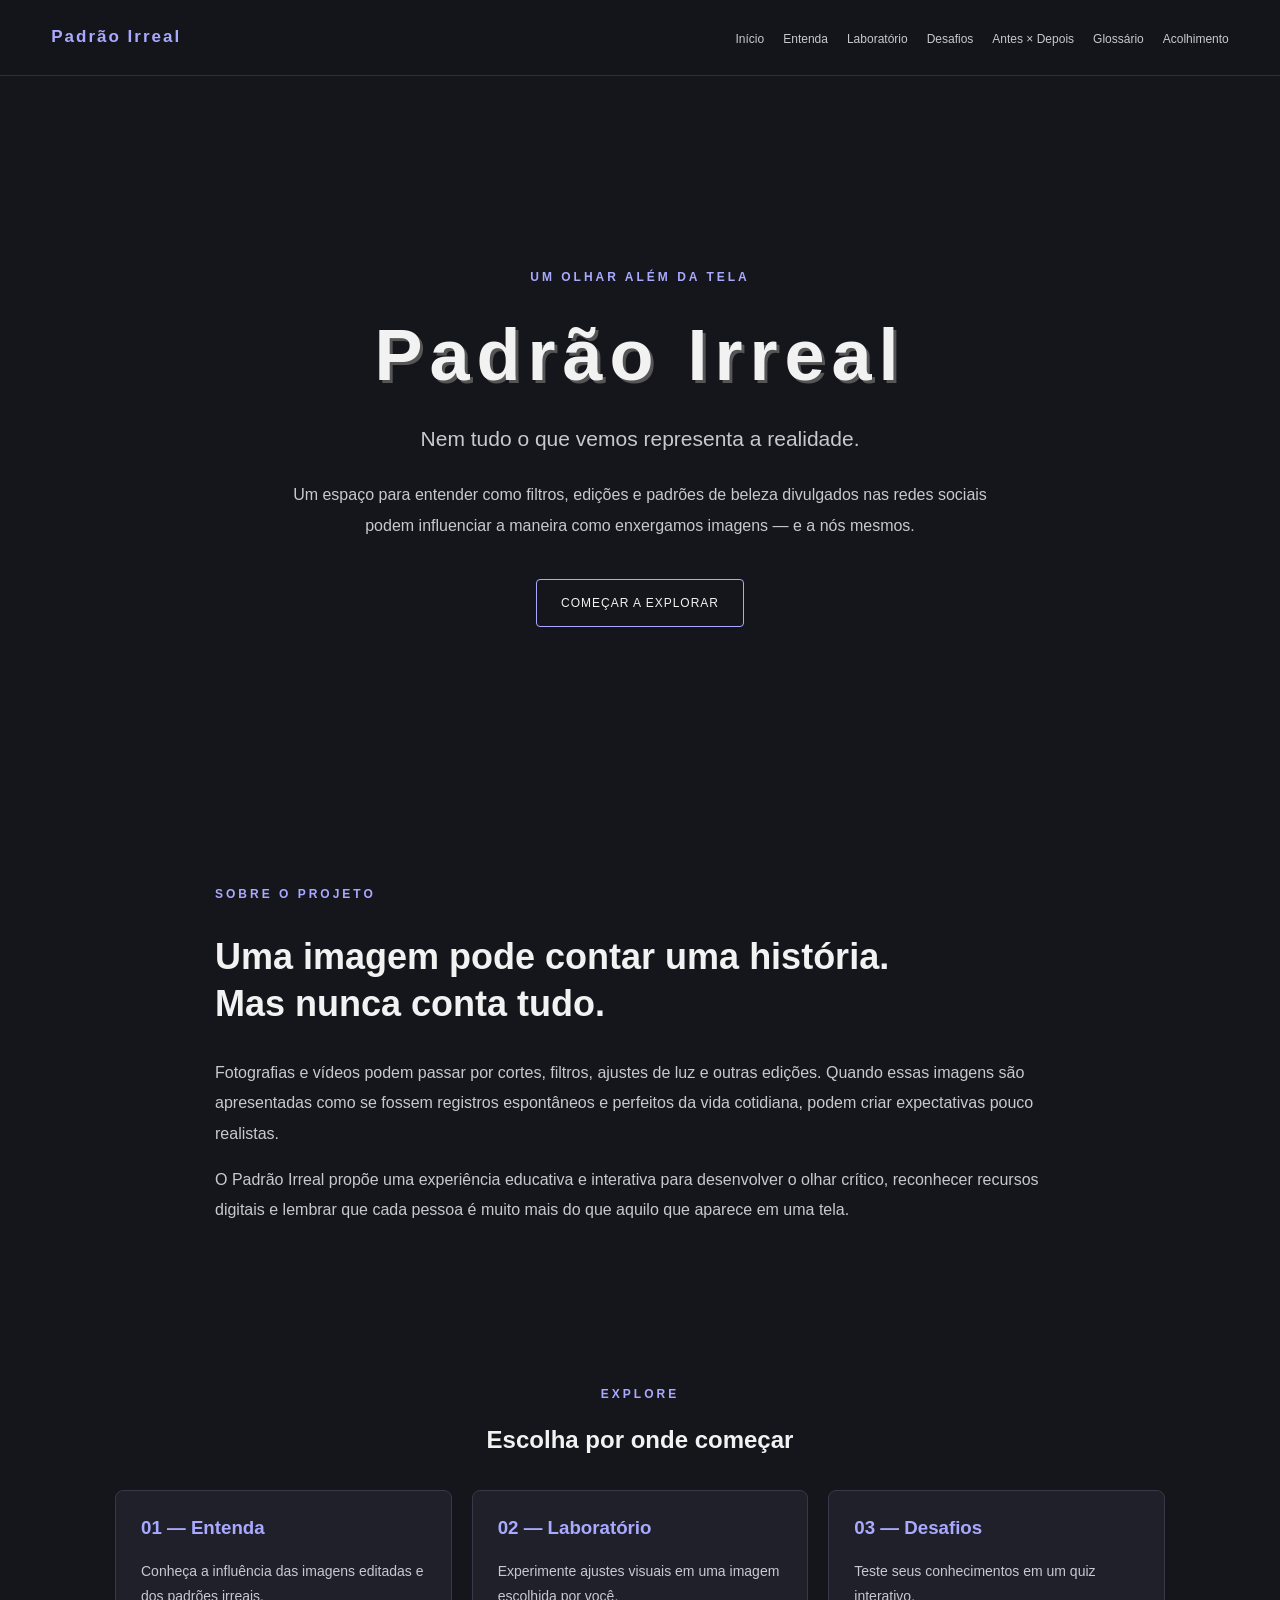
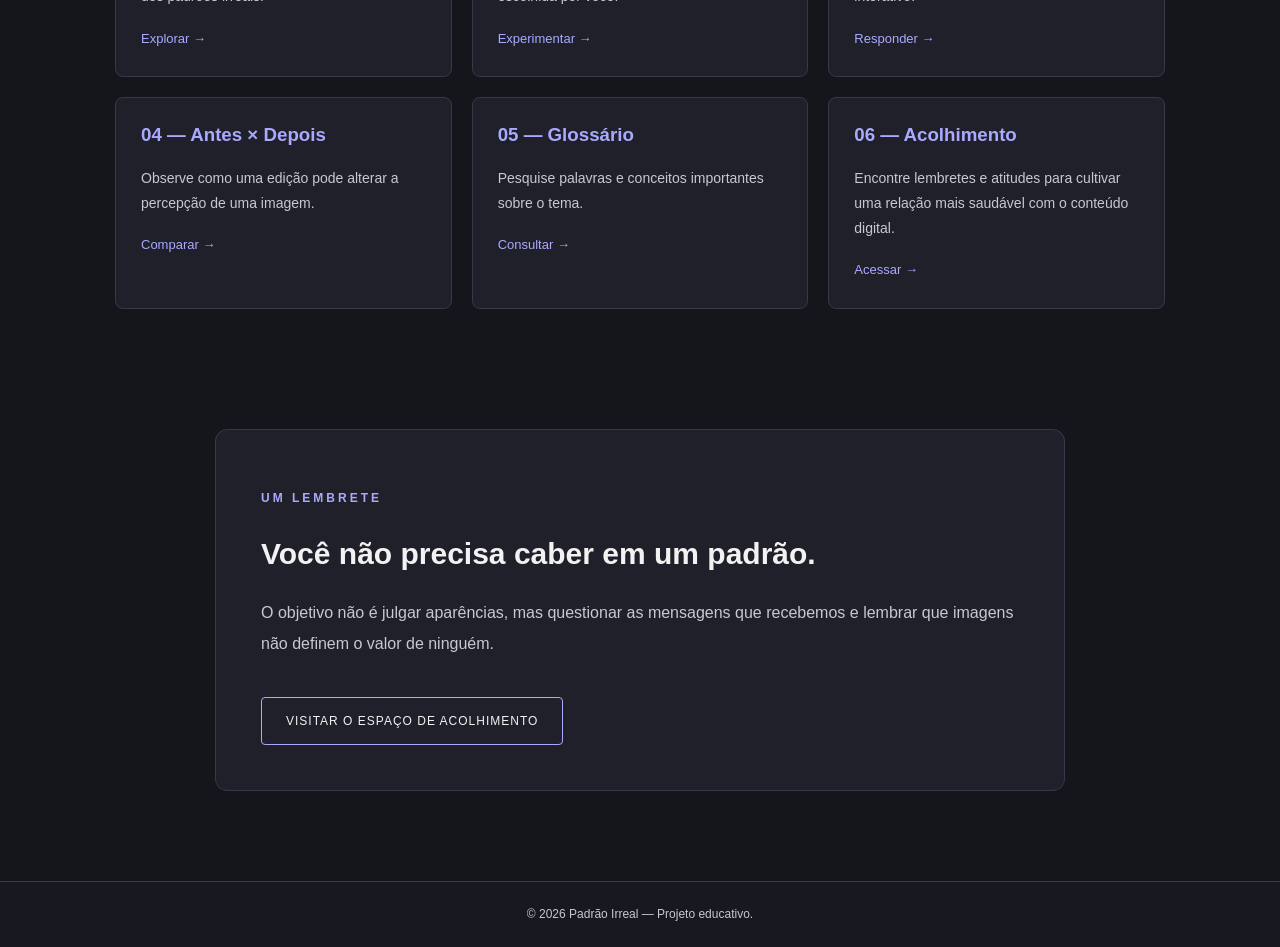
==== index.html @ 82a1887c "Add files via upload" ====
<!DOCTYPE html>
<html lang="pt-BR">
<head>
    <meta charset="UTF-8">
    <meta name="viewport" content="width=device-width, initial-scale=1.0">
    <meta name="description" content="Um espaço educativo sobre percepção visual, filtros digitais e padrões irreais nas redes sociais.">
    <title>Padrão Irreal | Início</title>
    <link rel="stylesheet" href="style.css">
</head>
<body>
    <a href="#conteudo-principal" class="skip-link">Pular para o conteúdo</a>
    <header>
        <nav aria-label="Navegação principal">
            <a class="logo" href="index.html">Padrão Irreal</a>
            <ul>
                <li><a href="index.html">Início</a></li>
                <li><a href="pages/distorcao.html">Entenda</a></li>
                <li><a href="pages/laboratorio.html">Laboratório</a></li>
                <li><a href="pages/desafios.html">Desafios</a></li>
                <li><a href="pages/comparacao.html">Antes × Depois</a></li>
                <li><a href="pages/glossario.html">Glossário</a></li>
                <li><a href="pages/acolhimento.html">Acolhimento</a></li>
            </ul>
        </nav>
    </header>

    <main id="conteudo-principal">
        <section class="hero">
            <p class="tag">UM OLHAR ALÉM DA TELA</p>
            <h1>Padrão Irreal</h1>
            <p class="subtitle">Nem tudo o que vemos representa a realidade.</p>
            <p class="intro">Um espaço para entender como filtros, edições e padrões de beleza divulgados nas redes sociais podem influenciar a maneira como enxergamos imagens — e a nós mesmos.</p>
            <a class="button-link" href="pages/distorcao.html">COMEÇAR A EXPLORAR</a>
        </section>

        <section class="about">
            <p class="tag">SOBRE O PROJETO</p>
            <h2>Uma imagem pode contar uma história. Mas nunca conta tudo.</h2>
            <p class="about-text">Fotografias e vídeos podem passar por cortes, filtros, ajustes de luz e outras edições. Quando essas imagens são apresentadas como se fossem registros espontâneos e perfeitos da vida cotidiana, podem criar expectativas pouco realistas.</p>
            <p class="about-text">O Padrão Irreal propõe uma experiência educativa e interativa para desenvolver o olhar crítico, reconhecer recursos digitais e lembrar que cada pessoa é muito mais do que aquilo que aparece em uma tela.</p>
        </section>

        <section class="explore-section">
            <p class="tag">EXPLORE</p>
            <h2>Escolha por onde começar</h2>
            <div class="explore-grid">
                <a class="info-card explore-card" href="pages/distorcao.html"><h3>01 — Entenda</h3><p>Conheça a influência das imagens editadas e dos padrões irreais.</p><span>Explorar →</span></a>
                <a class="info-card explore-card" href="pages/laboratorio.html"><h3>02 — Laboratório</h3><p>Experimente ajustes visuais em uma imagem escolhida por você.</p><span>Experimentar →</span></a>
                <a class="info-card explore-card" href="pages/desafios.html"><h3>03 — Desafios</h3><p>Teste seus conhecimentos em um quiz interativo.</p><span>Responder →</span></a>
                <a class="info-card explore-card" href="pages/comparacao.html"><h3>04 — Antes × Depois</h3><p>Observe como uma edição pode alterar a percepção de uma imagem.</p><span>Comparar →</span></a>
                <a class="info-card explore-card" href="pages/glossario.html"><h3>05 — Glossário</h3><p>Pesquise palavras e conceitos importantes sobre o tema.</p><span>Consultar →</span></a>
                <a class="info-card explore-card" href="pages/acolhimento.html"><h3>06 — Acolhimento</h3><p>Encontre lembretes e atitudes para cultivar uma relação mais saudável com o conteúdo digital.</p><span>Acessar →</span></a>
            </div>
        </section>

        <section class="support">
            <p class="tag">UM LEMBRETE</p>
            <h2>Você não precisa caber em um padrão.</h2>
            <p>O objetivo não é julgar aparências, mas questionar as mensagens que recebemos e lembrar que imagens não definem o valor de ninguém.</p>
            <a class="button-link" href="pages/acolhimento.html">VISITAR O ESPAÇO DE ACOLHIMENTO</a>
        </section>
    </main>

    <footer class="site-footer"><p>© 2026 Padrão Irreal — Projeto educativo.</p></footer>
</body>
</html>
---- style.css ----
/* IDENTIDADE VISUAL */
:root {
    --cor-fundo: #15151c;
    --cor-cartao: #20202b;
    --cor-cartao-escuro: #181820;
    --cor-destaque: #a9a9ff;
    --cor-texto: #f2f2f2;
    --cor-texto-secundario: #c8c8d0;
    --cor-borda: #38384a;
    --fonte-principal: Arial, sans-serif;
    --raio-padrao: 8px;
    --transicao-padrao: 0.3s ease;
}

* { box-sizing: border-box; }
html { scroll-behavior: smooth; }
body {
    margin: 0;
    padding-top: 85px;
    background: var(--cor-fundo);
    color: var(--cor-texto);
    font-family: var(--fonte-principal);
    line-height: 1.7;
}
a { color: var(--cor-texto); text-decoration: none; }
a:hover { color: var(--cor-destaque); }
button, input { font: inherit; }
h1, h2, h3 { line-height: 1.3; }
p { color: var(--cor-texto-secundario); }

/* ACESSIBILIDADE */
.skip-link {
    position: absolute; top: -100px; left: 15px; z-index: 2000;
    padding: 12px 18px; background: var(--cor-destaque); color: var(--cor-fundo);
    border-radius: 5px; font-weight: bold;
}
.skip-link:focus { top: 15px; }
a:focus-visible, button:focus-visible, input:focus-visible {
    outline: 3px solid var(--cor-destaque); outline-offset: 4px;
}

/* CABEÇALHO E MENU */
header {
    position: fixed; top: 0; left: 0; width: 100%; z-index: 1000;
    background: rgba(21, 21, 28, 0.96);
    border-bottom: 1px solid rgba(56, 56, 74, 0.7);
    backdrop-filter: blur(10px);
}
nav {
    width: 92%; max-width: 1250px; min-height: 75px; margin: auto;
    display: flex; justify-content: space-between; align-items: center;
    gap: 18px; flex-wrap: wrap; padding: 12px 0;
}
.logo { color: var(--cor-destaque); font-size: 17px; font-weight: bold; letter-spacing: 2px; white-space: nowrap; }
nav ul {
    display: flex; align-items: center; justify-content: center; flex-wrap: wrap;
    gap: 12px 19px; list-style: none; padding: 0; margin: 0;
}
nav li a { font-size: 12px; color: var(--cor-texto-secundario); }
nav li a:hover, nav li a:focus-visible { color: var(--cor-destaque); }

/* ELEMENTOS GERAIS */
.tag { color: var(--cor-destaque); font-size: 12px; letter-spacing: 3px; font-weight: bold; }
.hero {
    min-height: 78vh; display: flex; flex-direction: column;
    justify-content: center; align-items: center; text-align: center;
    padding: 70px 20px 60px;
}
.hero h1 { margin: 10px 0; font-size: clamp(42px, 8vw, 72px); letter-spacing: 7px; text-shadow: 3px 3px 0 #555; }
.subtitle { font-size: 21px; margin: 8px 0; }
.intro { max-width: 700px; font-size: 16px; line-height: 1.9; }
button, .button-link {
    display: inline-block; margin-top: 22px; padding: 13px 24px;
    background: transparent; color: var(--cor-texto);
    border: 1px solid var(--cor-destaque); border-radius: 4px;
    cursor: pointer; letter-spacing: 1px; font-size: 12px;
    transition: background-color var(--transicao-padrao), color var(--transicao-padrao), transform var(--transicao-padrao);
}
button:hover, .button-link:hover { background: var(--cor-destaque); color: var(--cor-fundo); transform: translateY(-2px); }
.about { max-width: 900px; margin: auto; padding: 85px 25px; }
.about h2 { max-width: 720px; font-size: 36px; }
.about-text { font-size: 16px; line-height: 1.9; }
.explore-section { max-width: 1100px; margin: auto; padding: 45px 25px 90px; text-align: center; }
.explore-section > h2 { margin-bottom: 35px; }
.explore-grid, .care-grid { display: grid; grid-template-columns: repeat(3, minmax(0, 1fr)); gap: 20px; text-align: left; }
.info-card {
    padding: 25px; background: var(--cor-cartao); border: 1px solid var(--cor-borda);
    border-radius: var(--raio-padrao);
    transition: transform var(--transicao-padrao), border-color var(--transicao-padrao), background-color var(--transicao-padrao);
}
.info-card:hover { transform: translateY(-4px); border-color: var(--cor-destaque); background: #252535; }
.info-card h3 { color: var(--cor-destaque); margin-top: 0; }
.info-card p { font-size: 14px; line-height: 1.8; }
.explore-card { display: block; }
.explore-card span { color: var(--cor-destaque); font-size: 13px; }
.support {
    max-width: 850px; width: calc(100% - 40px); margin: 30px auto 90px;
    padding: 45px; background: var(--cor-cartao); border: 1px solid var(--cor-borda);
    border-radius: 12px; text-align: left;
}
.support h2 { font-size: 30px; }
.support p { line-height: 1.9; }
.site-footer { padding: 22px; text-align: center; border-top: 1px solid var(--cor-borda); background: var(--cor-cartao-escuro); }
.site-footer p { margin: 0; font-size: 12px; }

/* PÁGINAS INTERNAS */
.inner-page { max-width: 1000px; width: calc(100% - 40px); margin: auto; padding: 35px 0 80px; }
.inner-hero { padding: 40px 15px 30px; text-align: center; }
.inner-hero h1 { font-size: clamp(32px, 6vw, 48px); margin: 8px 0; }
.inner-hero p { max-width: 720px; margin: 10px auto; }
.content-panel {
    margin: 25px 0; padding: 35px; background: var(--cor-cartao);
    border: 1px solid var(--cor-borda); border-radius: 10px;
}
.content-panel h2 { letter-spacing: 1px; }
.content-panel p { line-height: 1.9; }
.content-panel > .tag { display: inline-block; padding: 7px 12px; border: 1px solid var(--cor-borda); border-radius: 4px; background: var(--cor-cartao-escuro); }
.note { margin-top: 25px; padding: 17px 20px; border-left: 3px solid var(--cor-destaque); background: var(--cor-cartao-escuro); border-radius: 4px; }
.question-list li { margin-bottom: 12px; color: var(--cor-texto-secundario); }

/* QUIZ */
.quiz-box { max-width: 760px; margin: 20px auto; }
.quiz-top { display: flex; justify-content: space-between; gap: 12px; flex-wrap: wrap; color: var(--cor-destaque); font-size: 13px; }
.progress-track { height: 8px; margin: 18px 0 25px; background: #101016; border-radius: 10px; overflow: hidden; }
#barra-progresso { height: 100%; width: 0; background: var(--cor-destaque); transition: width .3s ease; }
#categoria-pergunta { color: var(--cor-destaque); font-size: 12px; letter-spacing: 2px; }
#texto-pergunta { font-size: 22px; }
.answer-option { display: block; width: 100%; margin: 12px 0; padding: 15px; text-align: left; letter-spacing: 0; border-color: var(--cor-borda); }
.answer-option:disabled { opacity: 1; cursor: default; }
.answer-option.correct { border-color: #8bd6a5; background: rgba(139,214,165,.12); }
.answer-option.incorrect { border-color: #e59b9b; background: rgba(229,155,155,.10); }
#resultado-quiz { min-height: 55px; color: var(--cor-texto-secundario); }
#tela-final-quiz { text-align: center; }

/* LABORATÓRIO VISUAL */
.visual-lab { max-width: 760px; margin: auto; }
.upload-label { display: inline-block; padding: 12px 18px; border: 1px solid var(--cor-destaque); border-radius: 4px; cursor: pointer; color: var(--cor-texto); }
.upload-label:hover { background: var(--cor-destaque); color: var(--cor-fundo); }
#imagem-upload { position: absolute; width: 1px; height: 1px; opacity: 0; }
.image-preview { min-height: 180px; display: flex; align-items: center; justify-content: center; margin: 22px 0; padding: 15px; background: var(--cor-cartao-escuro); border: 1px dashed var(--cor-borda); border-radius: 8px; }
.image-preview img { display: block; max-width: 100%; max-height: 430px; object-fit: contain; }
#mensagem-laboratorio { font-size: 13px; }
.control-group { margin: 20px 0; text-align: left; }
.control-group label { display: flex; justify-content: space-between; gap: 12px; margin-bottom: 8px; color: var(--cor-texto-secundario); }
.control-group input { width: 100%; accent-color: var(--cor-destaque); }

/* COMPARAÇÃO */
.comparison-container {
    --posicao-comparacao: 50%;
    position: relative; width: 100%; max-width: 750px; height: 420px;
    margin: 25px auto; overflow: hidden; background: var(--cor-cartao-escuro);
    border: 1px solid var(--cor-borda); border-radius: 8px;
}
.comparison-container img { position: absolute; inset: 0; width: 100%; height: 100%; object-fit: contain; }
#imagem-alterada { clip-path: inset(0 0 0 50%); }
.comparison-container::after { content: ""; position: absolute; top: 0; bottom: 0; left: var(--posicao-comparacao); width: 3px; background: var(--cor-destaque); transform: translateX(-50%); pointer-events: none; }
.comparison-label { position: absolute; top: 12px; z-index: 2; padding: 5px 9px; background: rgba(21,21,28,.85); color: var(--cor-texto); font-size: 11px; letter-spacing: 1px; }
.comparison-label.original { left: 12px; }
.comparison-label.alterada { right: 12px; }
#controle-comparacao { width: 100%; accent-color: var(--cor-destaque); }

/* GLOSSÁRIO */
.glossary-search { max-width: 850px; margin: 35px auto; text-align: left; }
.glossary-search label { display: block; margin-bottom: 12px; color: var(--cor-destaque); font-size: 12px; letter-spacing: 2px; }
.glossary-search input { width: 100%; padding: 15px; background: var(--cor-cartao-escuro); border: 1px solid var(--cor-borda); border-radius: 5px; color: var(--cor-texto); font-size: 15px; }
.glossary-search input:focus { border-color: var(--cor-destaque); }
#mensagem-pesquisa { max-width: 850px; margin: 0 auto 20px; color: var(--cor-destaque); font-size: 14px; }
.glossary-list { display: grid; grid-template-columns: repeat(2, minmax(0,1fr)); gap: 20px; }
.glossary-item { text-align: left; }
.glossary-item h3 { color: var(--cor-destaque); }

/* ACOLHIMENTO */
.welcome-message { text-align: center; padding: 25px; background: var(--cor-cartao-escuro); border-radius: 8px; }
#welcome-message, #mensagem-acolhimento { color: var(--cor-texto); font-size: 19px; }

/* RESPONSIVIDADE */
@media (max-width: 900px) {
    nav { justify-content: center; }
    nav ul { gap: 10px 14px; }
    .explore-grid, .care-grid { grid-template-columns: repeat(2, minmax(0,1fr)); }
}
@media (max-width: 700px) {
    body { padding-top: 125px; }
    nav { width: 94%; gap: 8px; }
    nav ul { gap: 7px 11px; }
    nav li a { font-size: 11px; }
    .hero { min-height: 65vh; }
    .hero h1 { letter-spacing: 3px; }
    .about { padding: 55px 20px; }
    .about h2 { font-size: 28px; }
    .support { padding: 28px 22px; }
    .content-panel { padding: 23px 18px; }
    .inner-page { width: calc(100% - 28px); }
    .explore-grid, .care-grid, .glossary-list { grid-template-columns: 1fr; }
    .comparison-container { height: 300px; }
    button, .button-link, .upload-label { max-width: 100%; box-sizing: border-box; }
}
@media (prefers-reduced-motion: reduce) {
    html { scroll-behavior: auto; }
    *, *::before, *::after { animation-duration: .01ms !important; animation-iteration-count: 1 !important; transition-duration: .01ms !important; }
}
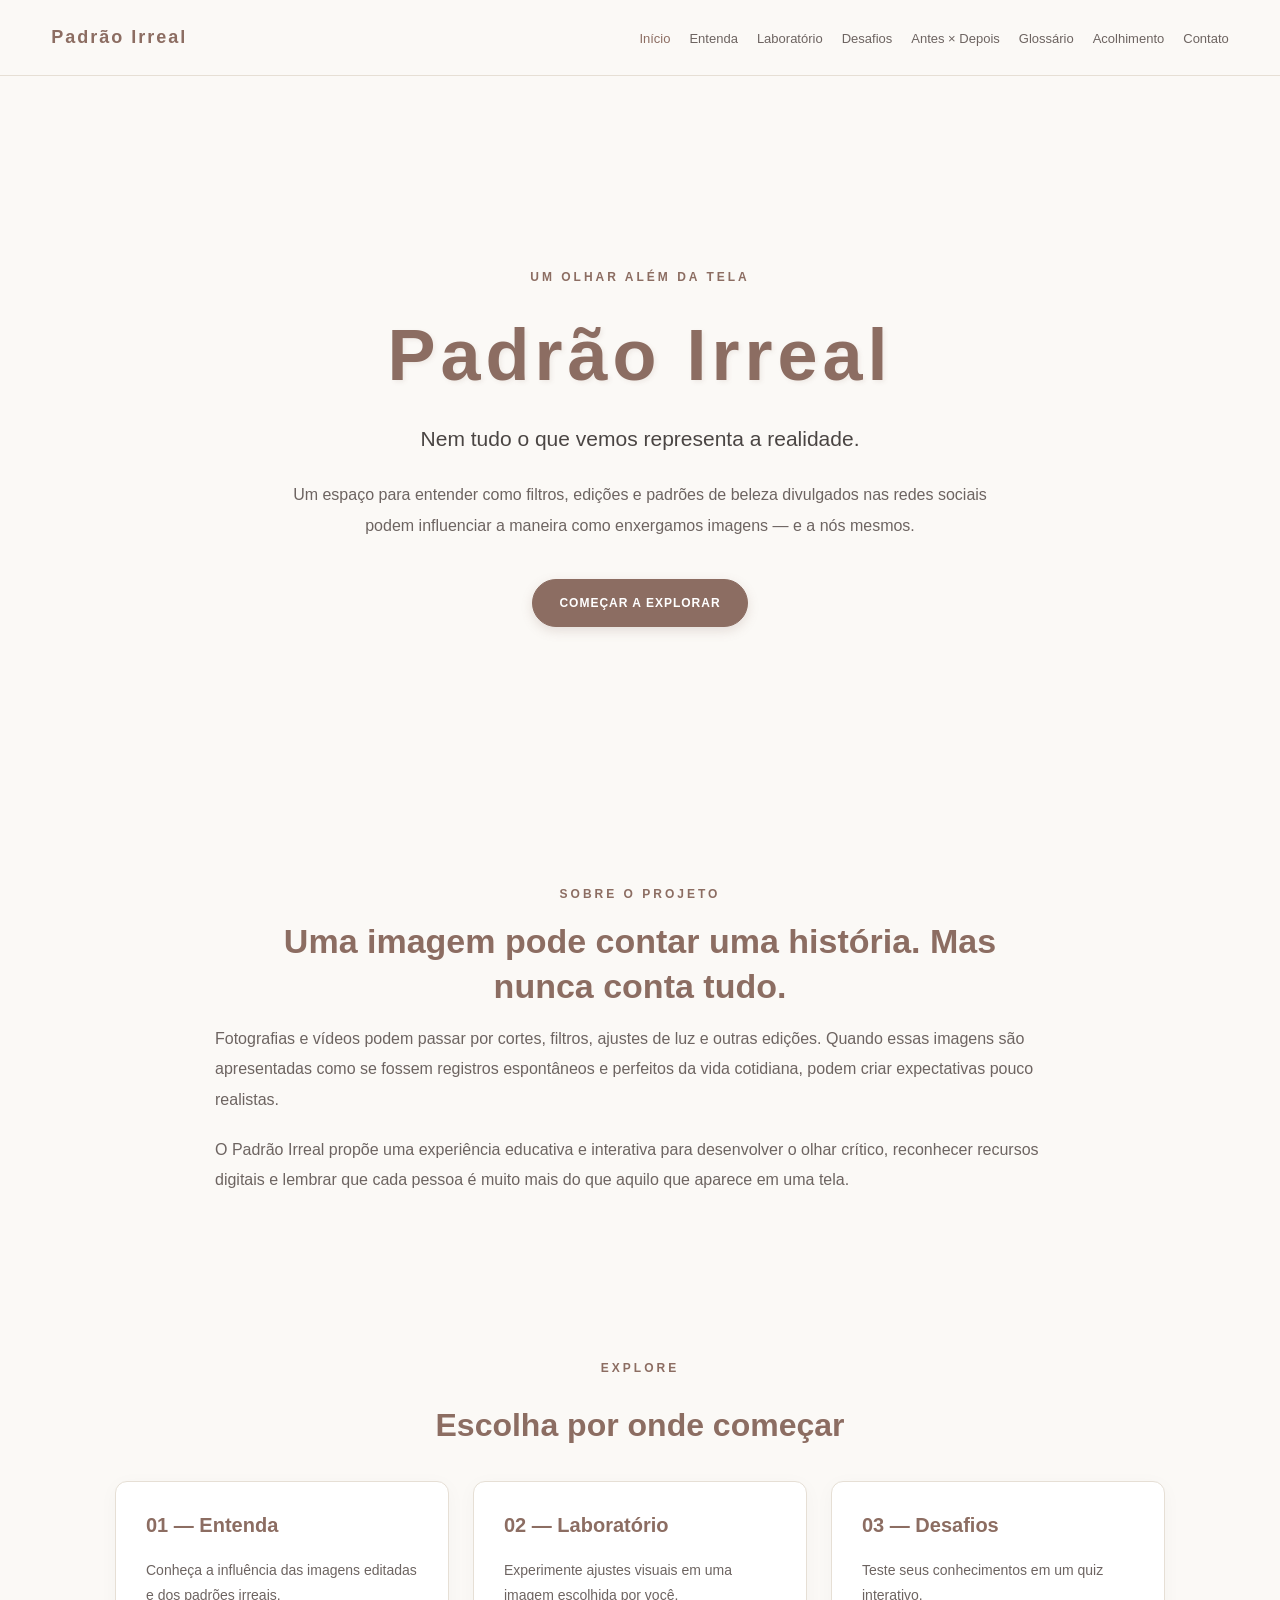
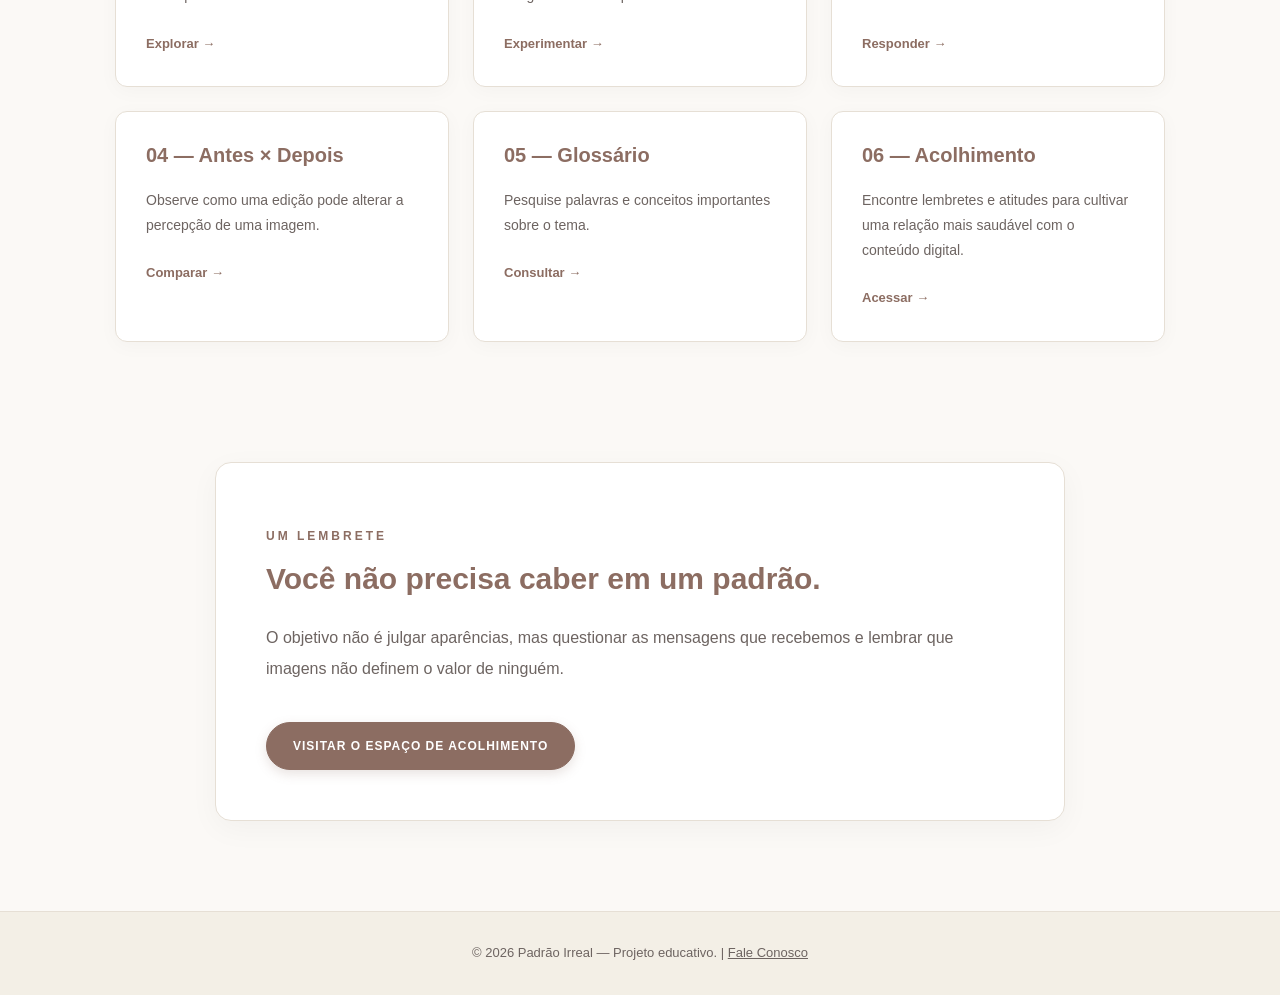
==== commit e74dc474: "Add files via upload" ====
--- a/index.html
+++ b/index.html
@@ -9,23 +9,25 @@
 </head>
 <body>
     <a href="#conteudo-principal" class="skip-link">Pular para o conteúdo</a>
-    <header>
+    
+    <header class="fade-in">
         <nav aria-label="Navegação principal">
             <a class="logo" href="index.html">Padrão Irreal</a>
             <ul>
-                <li><a href="index.html">Início</a></li>
+                <li><a href="index.html" class="active">Início</a></li>
                 <li><a href="pages/distorcao.html">Entenda</a></li>
                 <li><a href="pages/laboratorio.html">Laboratório</a></li>
                 <li><a href="pages/desafios.html">Desafios</a></li>
                 <li><a href="pages/comparacao.html">Antes × Depois</a></li>
                 <li><a href="pages/glossario.html">Glossário</a></li>
                 <li><a href="pages/acolhimento.html">Acolhimento</a></li>
+                <li><a href="pages/contato.html">Contato</a></li>
             </ul>
         </nav>
     </header>
 
     <main id="conteudo-principal">
-        <section class="hero">
+        <section class="hero float-animation">
             <p class="tag">UM OLHAR ALÉM DA TELA</p>
             <h1>Padrão Irreal</h1>
             <p class="subtitle">Nem tudo o que vemos representa a realidade.</p>
@@ -61,6 +63,8 @@
         </section>
     </main>
 
-    <footer class="site-footer"><p>© 2026 Padrão Irreal — Projeto educativo.</p></footer>
+    <footer class="site-footer">
+        <p>© 2026 Padrão Irreal — Projeto educativo. | <a href="pages/contato.html" style="color: inherit; text-decoration: underline;">Fale Conosco</a></p>
+    </footer>
 </body>
 </html>
--- a/style.css
+++ b/style.css
@@ -1,19 +1,21 @@
-/* IDENTIDADE VISUAL */
+/* IDENTIDADE VISUAL - CORES ACOLHEDORAS E CLARAS */
 :root {
-    --cor-fundo: #15151c;
-    --cor-cartao: #20202b;
-    --cor-cartao-escuro: #181820;
-    --cor-destaque: #a9a9ff;
-    --cor-texto: #f2f2f2;
-    --cor-texto-secundario: #c8c8d0;
-    --cor-borda: #38384a;
+    --cor-fundo: #fbf9f6;          /* Fundo marfim/areia bem claro e suave */
+    --cor-cartao: #ffffff;         /* Cartões em branco puro para contraste limpo */
+    --cor-cartao-escuro: #f3efe6;  /* Tom de apoio acolhedor e levemente mais quente */
+    --cor-destaque: #8c6d62;       /* Tom terroso suave e elegante (marrom acolhedor) */
+    --cor-destaque-claro: #d7ccc8; /* Tom pastel secundário para detalhes */
+    --cor-texto: #4a4543;          /* Texto principal escuro mas suave (não agride os olhos) */
+    --cor-texto-secundario: #6d6461;/* Texto secundário legível e acolhedor */
+    --cor-borda: #e6dfd5;          /* Bordas delicadas e discretas */
     --fonte-principal: Arial, sans-serif;
-    --raio-padrao: 8px;
-    --transicao-padrao: 0.3s ease;
+    --raio-padrao: 12px;
+    --transicao-padrao: 0.4s cubic-bezier(0.16, 1, 0.3, 1);
 }
 
 * { box-sizing: border-box; }
 html { scroll-behavior: smooth; }
+
 body {
     margin: 0;
     padding-top: 85px;
@@ -21,17 +23,24 @@
     color: var(--cor-texto);
     font-family: var(--fonte-principal);
     line-height: 1.7;
-}
-a { color: var(--cor-texto); text-decoration: none; }
+    animation: fadeIn 0.8s ease-out;
+}
+
+@keyframes fadeIn {
+    from { opacity: 0; transform: translateY(6px); }
+    to { opacity: 1; transform: translateY(0); }
+}
+
+a { color: var(--cor-texto); text-decoration: none; transition: color var(--transicao-padrao); }
 a:hover { color: var(--cor-destaque); }
 button, input { font: inherit; }
-h1, h2, h3 { line-height: 1.3; }
+h1, h2, h3 { line-height: 1.3; color: var(--cor-destaque); }
 p { color: var(--cor-texto-secundario); }
 
 /* ACESSIBILIDADE */
 .skip-link {
     position: absolute; top: -100px; left: 15px; z-index: 2000;
-    padding: 12px 18px; background: var(--cor-destaque); color: var(--cor-fundo);
+    padding: 12px 18px; background: var(--cor-destaque); color: #fff;
     border-radius: 5px; font-weight: bold;
 }
 .skip-link:focus { top: 15px; }
@@ -42,136 +51,160 @@
 /* CABEÇALHO E MENU */
 header {
     position: fixed; top: 0; left: 0; width: 100%; z-index: 1000;
-    background: rgba(21, 21, 28, 0.96);
-    border-bottom: 1px solid rgba(56, 56, 74, 0.7);
-    backdrop-filter: blur(10px);
+    background: rgba(251, 249, 246, 0.92);
+    border-bottom: 1px solid var(--cor-borda);
+    backdrop-filter: blur(12px);
+    transition: all var(--transicao-padrao);
 }
 nav {
     width: 92%; max-width: 1250px; min-height: 75px; margin: auto;
     display: flex; justify-content: space-between; align-items: center;
     gap: 18px; flex-wrap: wrap; padding: 12px 0;
 }
-.logo { color: var(--cor-destaque); font-size: 17px; font-weight: bold; letter-spacing: 2px; white-space: nowrap; }
+.logo { color: var(--cor-destaque); font-size: 18px; font-weight: bold; letter-spacing: 2px; white-space: nowrap; }
 nav ul {
     display: flex; align-items: center; justify-content: center; flex-wrap: wrap;
     gap: 12px 19px; list-style: none; padding: 0; margin: 0;
 }
-nav li a { font-size: 12px; color: var(--cor-texto-secundario); }
-nav li a:hover, nav li a:focus-visible { color: var(--cor-destaque); }
-
-/* ELEMENTOS GERAIS */
-.tag { color: var(--cor-destaque); font-size: 12px; letter-spacing: 3px; font-weight: bold; }
+nav li a { font-size: 13px; font-weight: 500; color: var(--cor-texto-secundario); transition: color 0.3s; }
+nav li a:hover, nav li a:focus-visible, nav li a.active { color: var(--cor-destaque); }
+
+/* ELEMENTOS GERAIS & ANIMAÇÕES */
+.tag { color: var(--cor-destaque); font-size: 12px; letter-spacing: 3px; font-weight: bold; text-transform: uppercase; }
+
 .hero {
     min-height: 78vh; display: flex; flex-direction: column;
     justify-content: center; align-items: center; text-align: center;
     padding: 70px 20px 60px;
-}
-.hero h1 { margin: 10px 0; font-size: clamp(42px, 8vw, 72px); letter-spacing: 7px; text-shadow: 3px 3px 0 #555; }
-.subtitle { font-size: 21px; margin: 8px 0; }
+    animation: floatHero 6s ease-in-out infinite alternate;
+}
+
+@keyframes floatHero {
+    0% { transform: translateY(0); }
+    100% { transform: translateY(-6px); }
+}
+
+.hero h1 { margin: 10px 0; font-size: clamp(42px, 8vw, 72px); letter-spacing: 5px; color: var(--cor-destaque); text-shadow: 2px 2px 4px rgba(140, 109, 98, 0.1); }
+.subtitle { font-size: 21px; margin: 8px 0; color: var(--cor-texto); font-weight: 500; }
 .intro { max-width: 700px; font-size: 16px; line-height: 1.9; }
+
 button, .button-link {
-    display: inline-block; margin-top: 22px; padding: 13px 24px;
-    background: transparent; color: var(--cor-texto);
-    border: 1px solid var(--cor-destaque); border-radius: 4px;
-    cursor: pointer; letter-spacing: 1px; font-size: 12px;
-    transition: background-color var(--transicao-padrao), color var(--transicao-padrao), transform var(--transicao-padrao);
-}
-button:hover, .button-link:hover { background: var(--cor-destaque); color: var(--cor-fundo); transform: translateY(-2px); }
-.about { max-width: 900px; margin: auto; padding: 85px 25px; }
-.about h2 { max-width: 720px; font-size: 36px; }
-.about-text { font-size: 16px; line-height: 1.9; }
+    display: inline-block; margin-top: 22px; padding: 13px 26px;
+    background: var(--cor-destaque); color: #fff;
+    border: 1px solid var(--cor-destaque); border-radius: 25px;
+    cursor: pointer; letter-spacing: 1px; font-size: 12px; font-weight: bold;
+    box-shadow: 0 4px 12px rgba(140, 109, 98, 0.2);
+    transition: background-color var(--transicao-padrao), color var(--transicao-padrao), transform var(--transicao-padrao), box-shadow var(--transicao-padrao);
+}
+button:hover, .button-link:hover { background: #73554b; border-color: #73554b; color: #fff; transform: translateY(-3px); box-shadow: 0 6px 16px rgba(140, 109, 98, 0.3); }
+
+.about { max-width: 900px; margin: auto; padding: 85px 25px; text-align: center; }
+.about h2 { max-width: 720px; margin: 15px auto; font-size: 34px; }
+.about-text { font-size: 16px; line-height: 1.9; text-align: left; margin-bottom: 20px; }
+
 .explore-section { max-width: 1100px; margin: auto; padding: 45px 25px 90px; text-align: center; }
-.explore-section > h2 { margin-bottom: 35px; }
-.explore-grid, .care-grid { display: grid; grid-template-columns: repeat(3, minmax(0, 1fr)); gap: 20px; text-align: left; }
+.explore-section > h2 { margin-bottom: 35px; font-size: 32px; }
+
+.explore-grid, .care-grid { display: grid; grid-template-columns: repeat(3, minmax(0, 1fr)); gap: 24px; text-align: left; }
+
 .info-card {
-    padding: 25px; background: var(--cor-cartao); border: 1px solid var(--cor-borda);
+    padding: 30px; background: var(--cor-cartao); border: 1px solid var(--cor-borda);
     border-radius: var(--raio-padrao);
-    transition: transform var(--transicao-padrao), border-color var(--transicao-padrao), background-color var(--transicao-padrao);
-}
-.info-card:hover { transform: translateY(-4px); border-color: var(--cor-destaque); background: #252535; }
-.info-card h3 { color: var(--cor-destaque); margin-top: 0; }
+    box-shadow: 0 4px 20px rgba(0, 0, 0, 0.03);
+    transition: transform var(--transicao-padrao), border-color var(--transicao-padrao), box-shadow var(--transicao-padrao);
+}
+.info-card:hover { transform: translateY(-6px); border-color: var(--cor-destaque); box-shadow: 0 10px 25px rgba(140, 109, 98, 0.1); }
+.info-card h3 { color: var(--cor-destaque); margin-top: 0; font-size: 20px; }
 .info-card p { font-size: 14px; line-height: 1.8; }
 .explore-card { display: block; }
-.explore-card span { color: var(--cor-destaque); font-size: 13px; }
+.explore-card span { color: var(--cor-destaque); font-size: 13px; font-weight: bold; display: inline-block; margin-top: 10px; }
+
 .support {
     max-width: 850px; width: calc(100% - 40px); margin: 30px auto 90px;
-    padding: 45px; background: var(--cor-cartao); border: 1px solid var(--cor-borda);
-    border-radius: 12px; text-align: left;
-}
-.support h2 { font-size: 30px; }
+    padding: 50px; background: var(--cor-cartao); border: 1px solid var(--cor-borda);
+    border-radius: 16px; text-align: left; box-shadow: 0 8px 30px rgba(0, 0, 0, 0.04);
+}
+.support h2 { font-size: 30px; margin-top: 10px; }
 .support p { line-height: 1.9; }
-.site-footer { padding: 22px; text-align: center; border-top: 1px solid var(--cor-borda); background: var(--cor-cartao-escuro); }
-.site-footer p { margin: 0; font-size: 12px; }
+
+.site-footer { padding: 30px; text-align: center; border-top: 1px solid var(--cor-borda); background: var(--cor-cartao-escuro); }
+.site-footer p { margin: 0; font-size: 13px; color: var(--cor-texto-secundario); }
 
 /* PÁGINAS INTERNAS */
 .inner-page { max-width: 1000px; width: calc(100% - 40px); margin: auto; padding: 35px 0 80px; }
 .inner-hero { padding: 40px 15px 30px; text-align: center; }
-.inner-hero h1 { font-size: clamp(32px, 6vw, 48px); margin: 8px 0; }
+.inner-hero h1 { font-size: clamp(32px, 6vw, 48px); margin: 8px 0; color: var(--cor-destaque); }
 .inner-hero p { max-width: 720px; margin: 10px auto; }
+
 .content-panel {
-    margin: 25px 0; padding: 35px; background: var(--cor-cartao);
-    border: 1px solid var(--cor-borda); border-radius: 10px;
-}
-.content-panel h2 { letter-spacing: 1px; }
+    margin: 30px 0; padding: 40px; background: var(--cor-cartao);
+    border: 1px solid var(--cor-borda); border-radius: 14px;
+    box-shadow: 0 4px 20px rgba(0,0,0,0.02);
+}
+.content-panel h2 { letter-spacing: 0.5px; font-size: 26px; }
 .content-panel p { line-height: 1.9; }
-.content-panel > .tag { display: inline-block; padding: 7px 12px; border: 1px solid var(--cor-borda); border-radius: 4px; background: var(--cor-cartao-escuro); }
-.note { margin-top: 25px; padding: 17px 20px; border-left: 3px solid var(--cor-destaque); background: var(--cor-cartao-escuro); border-radius: 4px; }
+.content-panel > .tag { display: inline-block; padding: 7px 14px; border: 1px solid var(--cor-borda); border-radius: 20px; background: var(--cor-cartao-escuro); }
+
+.note { margin-top: 25px; padding: 20px; border-left: 4px solid var(--cor-destaque); background: var(--cor-cartao-escuro); border-radius: 0 8px 8px 0; }
 .question-list li { margin-bottom: 12px; color: var(--cor-texto-secundario); }
 
 /* QUIZ */
 .quiz-box { max-width: 760px; margin: 20px auto; }
-.quiz-top { display: flex; justify-content: space-between; gap: 12px; flex-wrap: wrap; color: var(--cor-destaque); font-size: 13px; }
-.progress-track { height: 8px; margin: 18px 0 25px; background: #101016; border-radius: 10px; overflow: hidden; }
-#barra-progresso { height: 100%; width: 0; background: var(--cor-destaque); transition: width .3s ease; }
+.quiz-top { display: flex; justify-content: space-between; gap: 12px; flex-wrap: wrap; color: var(--cor-destaque); font-size: 13px; font-weight: bold; }
+.progress-track { height: 8px; margin: 18px 0 25px; background: var(--cor-borda); border-radius: 10px; overflow: hidden; }
+#barra-progresso { height: 100%; width: 0; background: var(--cor-destaque); transition: width .4s ease; }
 #categoria-pergunta { color: var(--cor-destaque); font-size: 12px; letter-spacing: 2px; }
-#texto-pergunta { font-size: 22px; }
-.answer-option { display: block; width: 100%; margin: 12px 0; padding: 15px; text-align: left; letter-spacing: 0; border-color: var(--cor-borda); }
+#texto-pergunta { font-size: 22px; color: var(--cor-destaque); }
+
+.answer-option { display: block; width: 100%; margin: 12px 0; padding: 18px; text-align: left; letter-spacing: 0; border-color: var(--cor-borda); background: var(--cor-cartao); color: var(--cor-texto); border-radius: 8px; font-weight: 500; }
+.answer-option:hover { background: var(--cor-cartao-escuro); transform: none; }
 .answer-option:disabled { opacity: 1; cursor: default; }
-.answer-option.correct { border-color: #8bd6a5; background: rgba(139,214,165,.12); }
-.answer-option.incorrect { border-color: #e59b9b; background: rgba(229,155,155,.10); }
-#resultado-quiz { min-height: 55px; color: var(--cor-texto-secundario); }
+.answer-option.correct { border-color: #81c784; background: rgba(129, 199, 132, 0.15); color: #2e7d32; }
+.answer-option.incorrect { border-color: #e57373; background: rgba(229, 115, 115, 0.15); color: #c62828; }
+#resultado-quiz { min-height: 55px; color: var(--cor-texto-secundario); font-weight: 500; }
 #tela-final-quiz { text-align: center; }
 
 /* LABORATÓRIO VISUAL */
 .visual-lab { max-width: 760px; margin: auto; }
-.upload-label { display: inline-block; padding: 12px 18px; border: 1px solid var(--cor-destaque); border-radius: 4px; cursor: pointer; color: var(--cor-texto); }
-.upload-label:hover { background: var(--cor-destaque); color: var(--cor-fundo); }
+.upload-label { display: inline-block; padding: 14px 24px; background: var(--cor-destaque); color: #fff; border-radius: 25px; cursor: pointer; font-weight: bold; box-shadow: 0 4px 12px rgba(140, 109, 98, 0.2); transition: all 0.3s; }
+.upload-label:hover { background: #73554b; transform: translateY(-2px); }
 #imagem-upload { position: absolute; width: 1px; height: 1px; opacity: 0; }
-.image-preview { min-height: 180px; display: flex; align-items: center; justify-content: center; margin: 22px 0; padding: 15px; background: var(--cor-cartao-escuro); border: 1px dashed var(--cor-borda); border-radius: 8px; }
-.image-preview img { display: block; max-width: 100%; max-height: 430px; object-fit: contain; }
-#mensagem-laboratorio { font-size: 13px; }
+.image-preview { min-height: 200px; display: flex; align-items: center; justify-content: center; margin: 22px 0; padding: 15px; background: var(--cor-cartao); border: 2px dashed var(--cor-borda); border-radius: 12px; }
+.image-preview img { display: block; max-width: 100%; max-height: 430px; object-fit: contain; border-radius: 8px; }
+#mensagem-laboratorio { font-size: 13px; color: var(--cor-destaque); font-weight: bold; }
 .control-group { margin: 20px 0; text-align: left; }
-.control-group label { display: flex; justify-content: space-between; gap: 12px; margin-bottom: 8px; color: var(--cor-texto-secundario); }
-.control-group input { width: 100%; accent-color: var(--cor-destaque); }
+.control-group label { display: flex; justify-content: space-between; gap: 12px; margin-bottom: 8px; color: var(--cor-texto); font-weight: 500; }
+.control-group input { width: 100%; accent-color: var(--cor-destaque); cursor: pointer; }
 
 /* COMPARAÇÃO */
 .comparison-container {
     --posicao-comparacao: 50%;
     position: relative; width: 100%; max-width: 750px; height: 420px;
-    margin: 25px auto; overflow: hidden; background: var(--cor-cartao-escuro);
-    border: 1px solid var(--cor-borda); border-radius: 8px;
+    margin: 25px auto; overflow: hidden; background: var(--cor-cartao);
+    border: 1px solid var(--cor-borda); border-radius: 12px;
+    box-shadow: 0 6px 20px rgba(0,0,0,0.03);
 }
 .comparison-container img { position: absolute; inset: 0; width: 100%; height: 100%; object-fit: contain; }
 #imagem-alterada { clip-path: inset(0 0 0 50%); }
 .comparison-container::after { content: ""; position: absolute; top: 0; bottom: 0; left: var(--posicao-comparacao); width: 3px; background: var(--cor-destaque); transform: translateX(-50%); pointer-events: none; }
-.comparison-label { position: absolute; top: 12px; z-index: 2; padding: 5px 9px; background: rgba(21,21,28,.85); color: var(--cor-texto); font-size: 11px; letter-spacing: 1px; }
+.comparison-label { position: absolute; top: 12px; z-index: 2; padding: 6px 12px; background: rgba(251,249,246,0.9); color: var(--cor-destaque); font-size: 11px; font-weight: bold; letter-spacing: 1px; border-radius: 20px; border: 1px solid var(--cor-borda); }
 .comparison-label.original { left: 12px; }
 .comparison-label.alterada { right: 12px; }
 #controle-comparacao { width: 100%; accent-color: var(--cor-destaque); }
 
 /* GLOSSÁRIO */
 .glossary-search { max-width: 850px; margin: 35px auto; text-align: left; }
-.glossary-search label { display: block; margin-bottom: 12px; color: var(--cor-destaque); font-size: 12px; letter-spacing: 2px; }
-.glossary-search input { width: 100%; padding: 15px; background: var(--cor-cartao-escuro); border: 1px solid var(--cor-borda); border-radius: 5px; color: var(--cor-texto); font-size: 15px; }
-.glossary-search input:focus { border-color: var(--cor-destaque); }
-#mensagem-pesquisa { max-width: 850px; margin: 0 auto 20px; color: var(--cor-destaque); font-size: 14px; }
-.glossary-list { display: grid; grid-template-columns: repeat(2, minmax(0,1fr)); gap: 20px; }
-.glossary-item { text-align: left; }
-.glossary-item h3 { color: var(--cor-destaque); }
+.glossary-search label { display: block; margin-bottom: 12px; color: var(--cor-destaque); font-size: 12px; letter-spacing: 2px; font-weight: bold; }
+.glossary-search input { width: 100%; padding: 16px; background: var(--cor-cartao); border: 1px solid var(--cor-borda); border-radius: 10px; color: var(--cor-texto); font-size: 15px; outline: none; transition: border-color 0.3s; }
+.glossary-search input:focus { border-color: var(--cor-destaque); box-shadow: 0 0 0 3px rgba(140, 109, 98, 0.1); }
+#mensagem-pesquisa { max-width: 850px; margin: 0 auto 20px; color: var(--cor-destaque); font-size: 14px; font-weight: 500; }
+.glossary-list { display: grid; grid-template-columns: repeat(2, minmax(0,1fr)); gap: 24px; }
+.glossary-item { text-align: left; background: var(--cor-cartao); padding: 25px; border-radius: 12px; border: 1px solid var(--cor-borda); }
+.glossary-item h3 { color: var(--cor-destaque); margin-top: 0; }
 
 /* ACOLHIMENTO */
-.welcome-message { text-align: center; padding: 25px; background: var(--cor-cartao-escuro); border-radius: 8px; }
-#welcome-message, #mensagem-acolhimento { color: var(--cor-texto); font-size: 19px; }
+.welcome-message { text-align: center; padding: 35px; background: var(--cor-cartao); border: 1px solid var(--cor-borda); border-radius: 12px; box-shadow: 0 4px 15px rgba(0,0,0,0.02); }
+#welcome-message, #mensagem-acolhimento { color: var(--cor-texto); font-size: 19px; font-weight: 500; }
 
 /* RESPONSIVIDADE */
 @media (max-width: 900px) {
@@ -183,17 +216,17 @@
     body { padding-top: 125px; }
     nav { width: 94%; gap: 8px; }
     nav ul { gap: 7px 11px; }
-    nav li a { font-size: 11px; }
+    nav li a { font-size: 12px; }
     .hero { min-height: 65vh; }
-    .hero h1 { letter-spacing: 3px; }
+    .hero h1 { letter-spacing: 2px; }
     .about { padding: 55px 20px; }
-    .about h2 { font-size: 28px; }
+    .about h2 { font-size: 26px; }
     .support { padding: 28px 22px; }
     .content-panel { padding: 23px 18px; }
     .inner-page { width: calc(100% - 28px); }
     .explore-grid, .care-grid, .glossary-list { grid-template-columns: 1fr; }
     .comparison-container { height: 300px; }
-    button, .button-link, .upload-label { max-width: 100%; box-sizing: border-box; }
+    button, .button-link, .upload-label { max-width: 100%; box-sizing: border-box; text-align: center; }
 }
 @media (prefers-reduced-motion: reduce) {
     html { scroll-behavior: auto; }
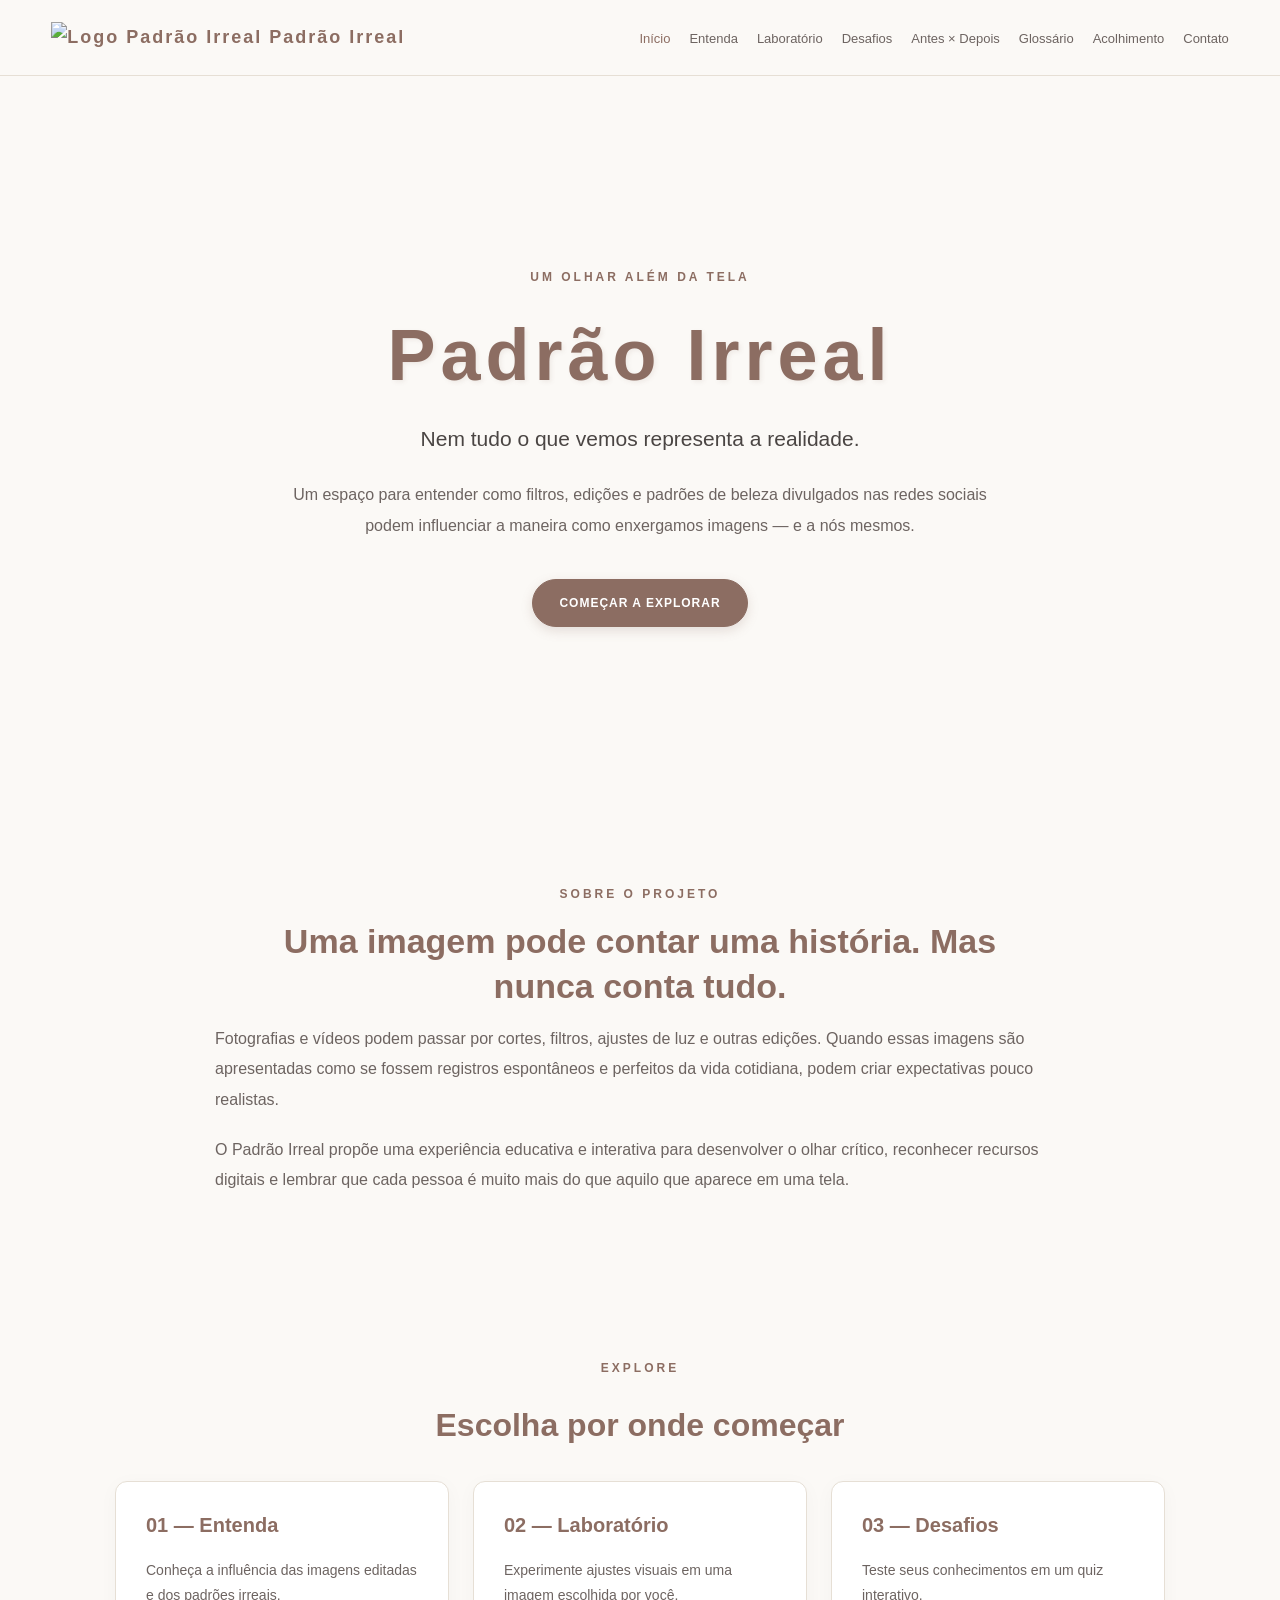
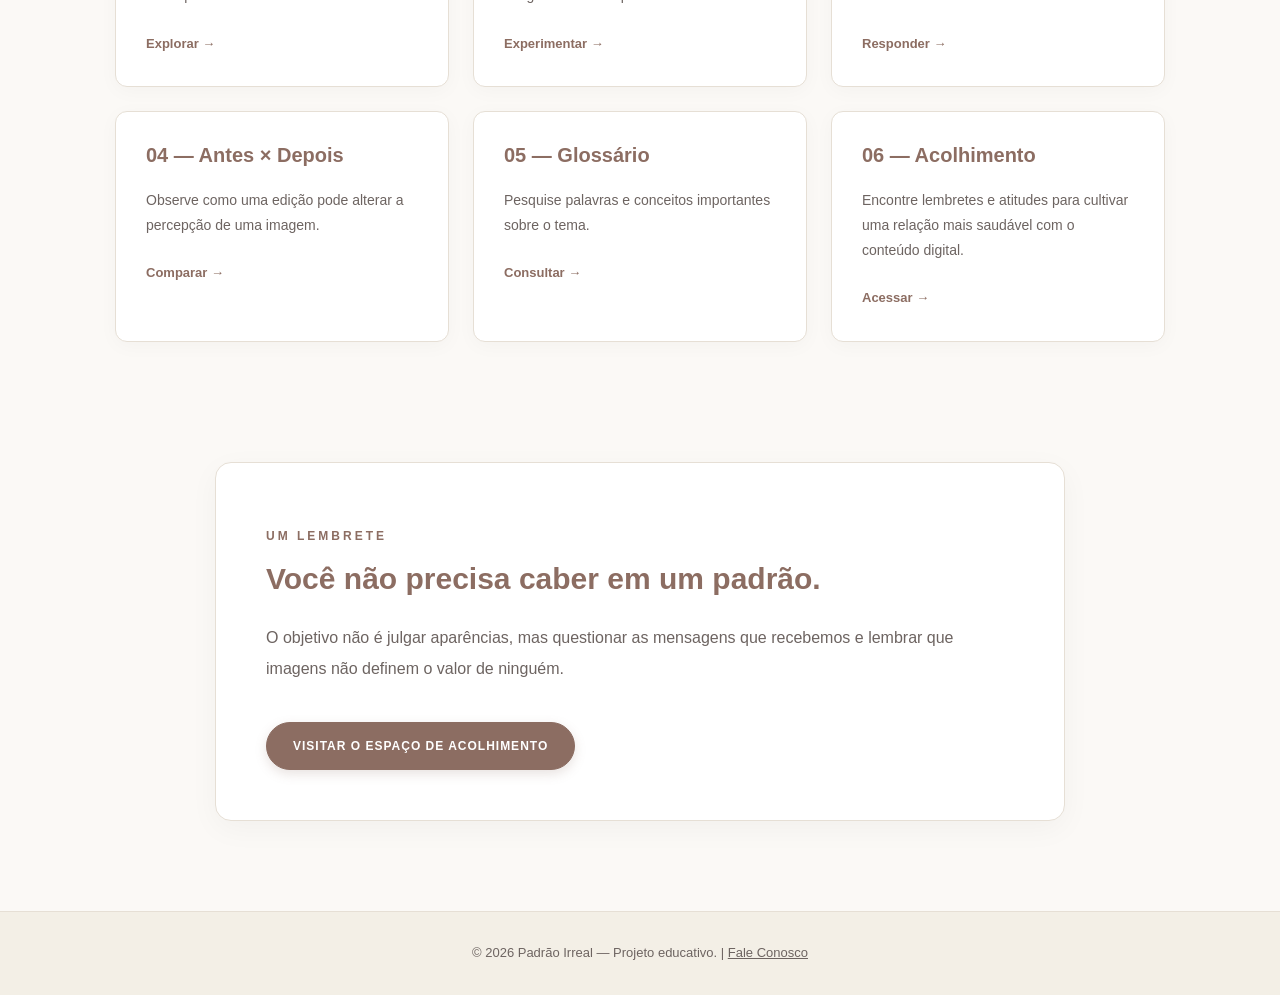
==== commit 0365c0f2: "Update logo link structure in index.html" ====
--- a/index.html
+++ b/index.html
@@ -12,7 +12,10 @@
     
     <header class="fade-in">
         <nav aria-label="Navegação principal">
-            <a class="logo" href="index.html">Padrão Irreal</a>
+            <a class="logo" href="index.html">
+    <img src="imagens/logo-padraoirreal.png" alt="Logo Padrão Irreal">
+    <span>Padrão Irreal</span>
+</a>
             <ul>
                 <li><a href="index.html" class="active">Início</a></li>
                 <li><a href="pages/distorcao.html">Entenda</a></li>
@@ -67,4 +70,4 @@
         <p>© 2026 Padrão Irreal — Projeto educativo. | <a href="pages/contato.html" style="color: inherit; text-decoration: underline;">Fale Conosco</a></p>
     </footer>
 </body>
-</html>+</html>
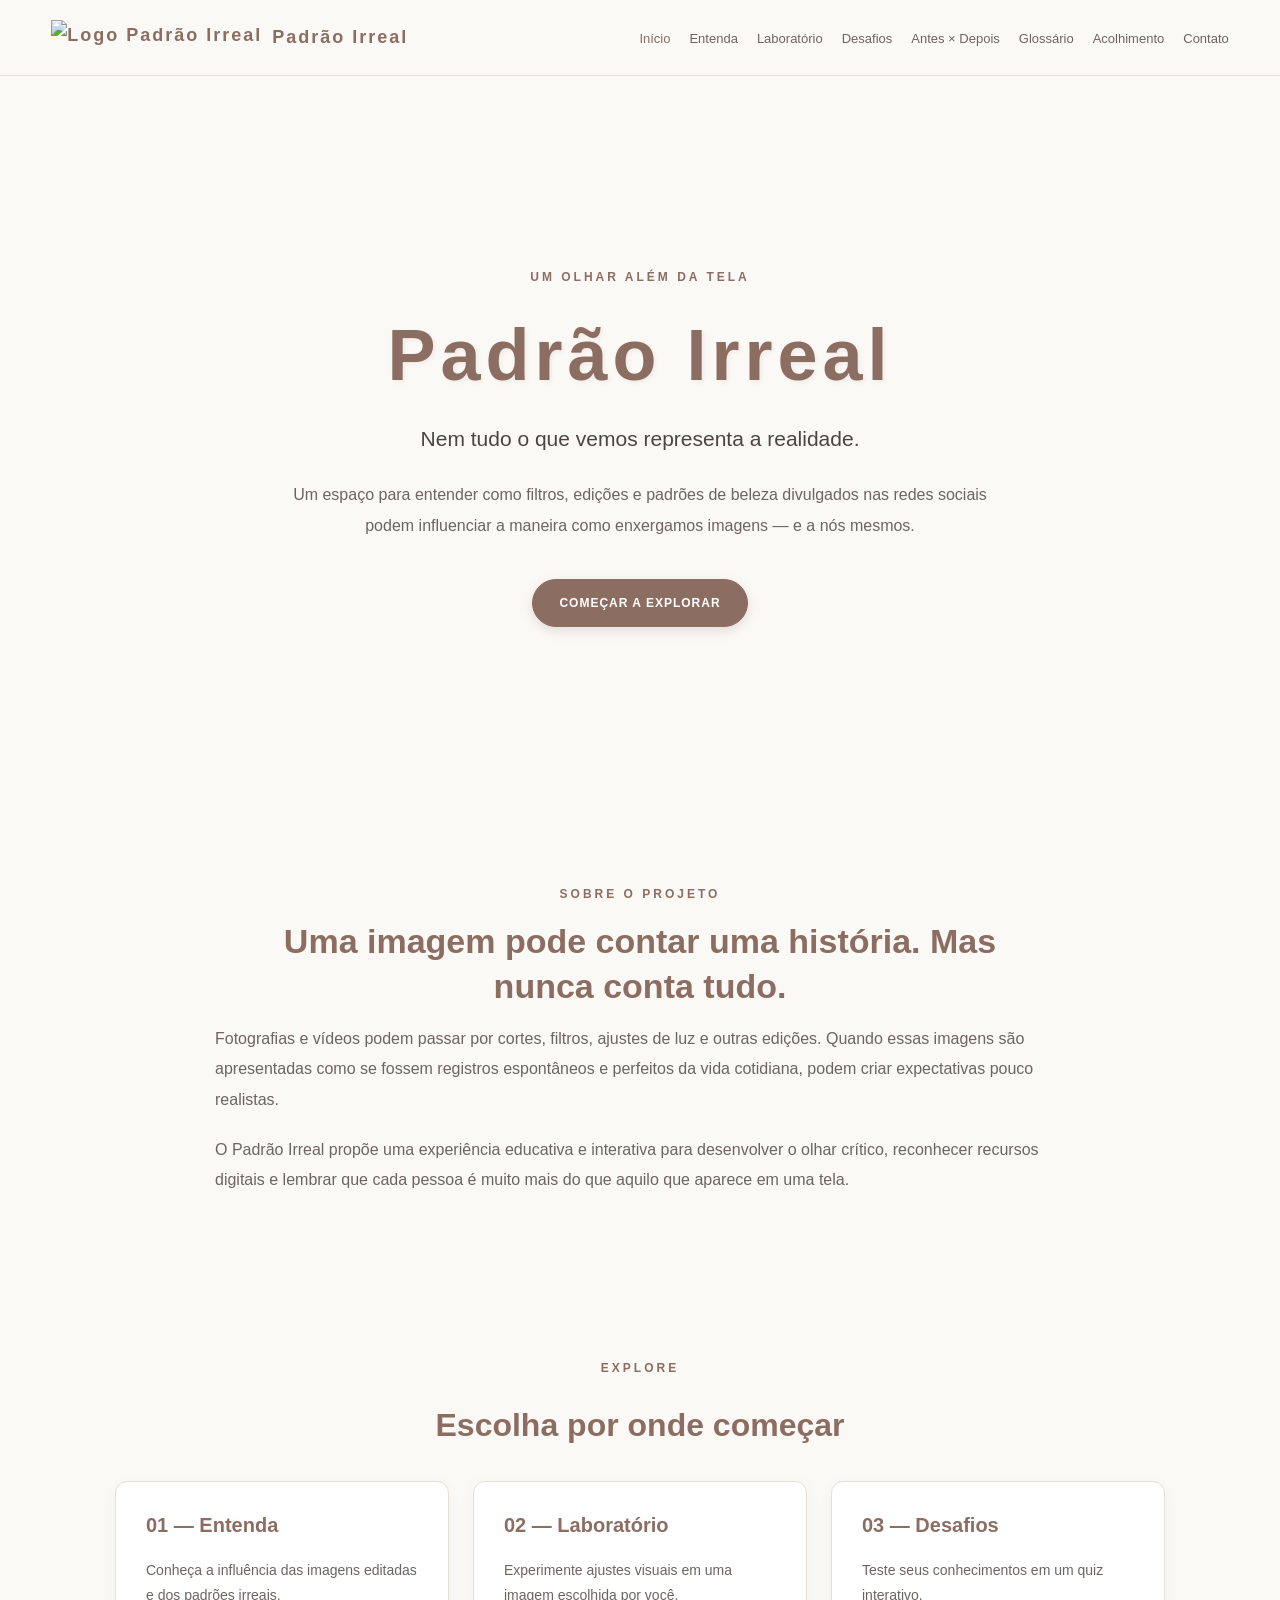
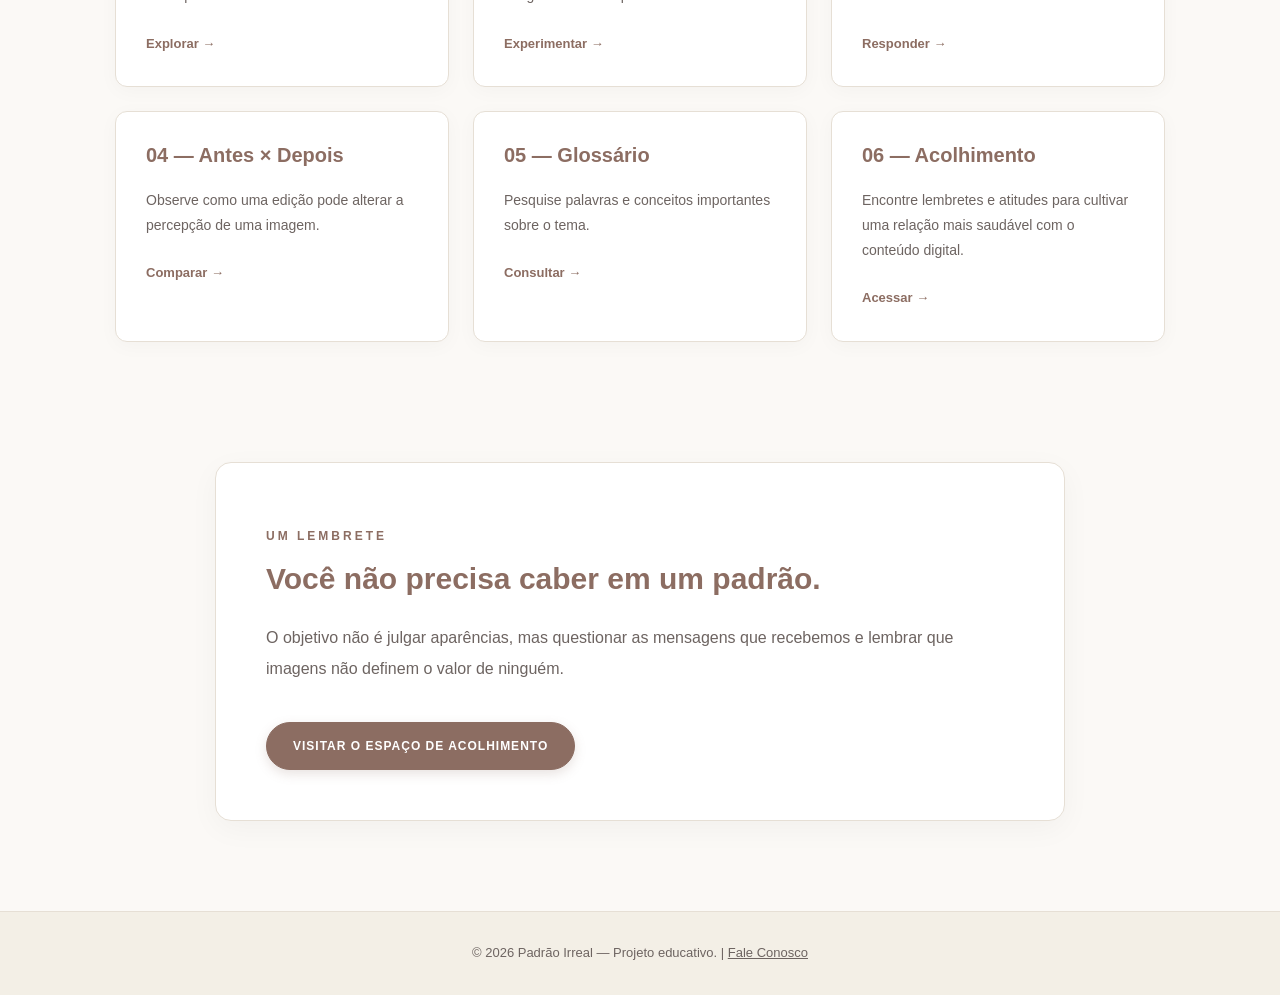
==== commit 08134619: "Fix logo image source in index.html" ====
--- a/index.html
+++ b/index.html
@@ -13,7 +13,7 @@
     <header class="fade-in">
         <nav aria-label="Navegação principal">
             <a class="logo" href="index.html">
-    <img src="imagens/logo-padraoirreal.png" alt="Logo Padrão Irreal">
+    <img src="imagens/logo-padraoi-rreal.png" alt="Logo Padrão Irreal">
     <span>Padrão Irreal</span>
 </a>
             <ul>
--- a/style.css
+++ b/style.css
@@ -231,4 +231,21 @@
 @media (prefers-reduced-motion: reduce) {
     html { scroll-behavior: auto; }
     *, *::before, *::after { animation-duration: .01ms !important; animation-iteration-count: 1 !important; transition-duration: .01ms !important; }
-}+}
+
+.logo {
+    display: flex;
+    align-items: center;
+    gap: 10px; /* Espaço entre a logo e o texto */
+    color: var(--cor-destaque);
+    font-size: 18px;
+    font-weight: bold;
+    letter-spacing: 2px;
+    text-decoration: none;
+}
+
+.logo img {
+    height: 36px; /* Altura da imagem da logo */
+    width: auto;
+    object-fit: contain;
+}
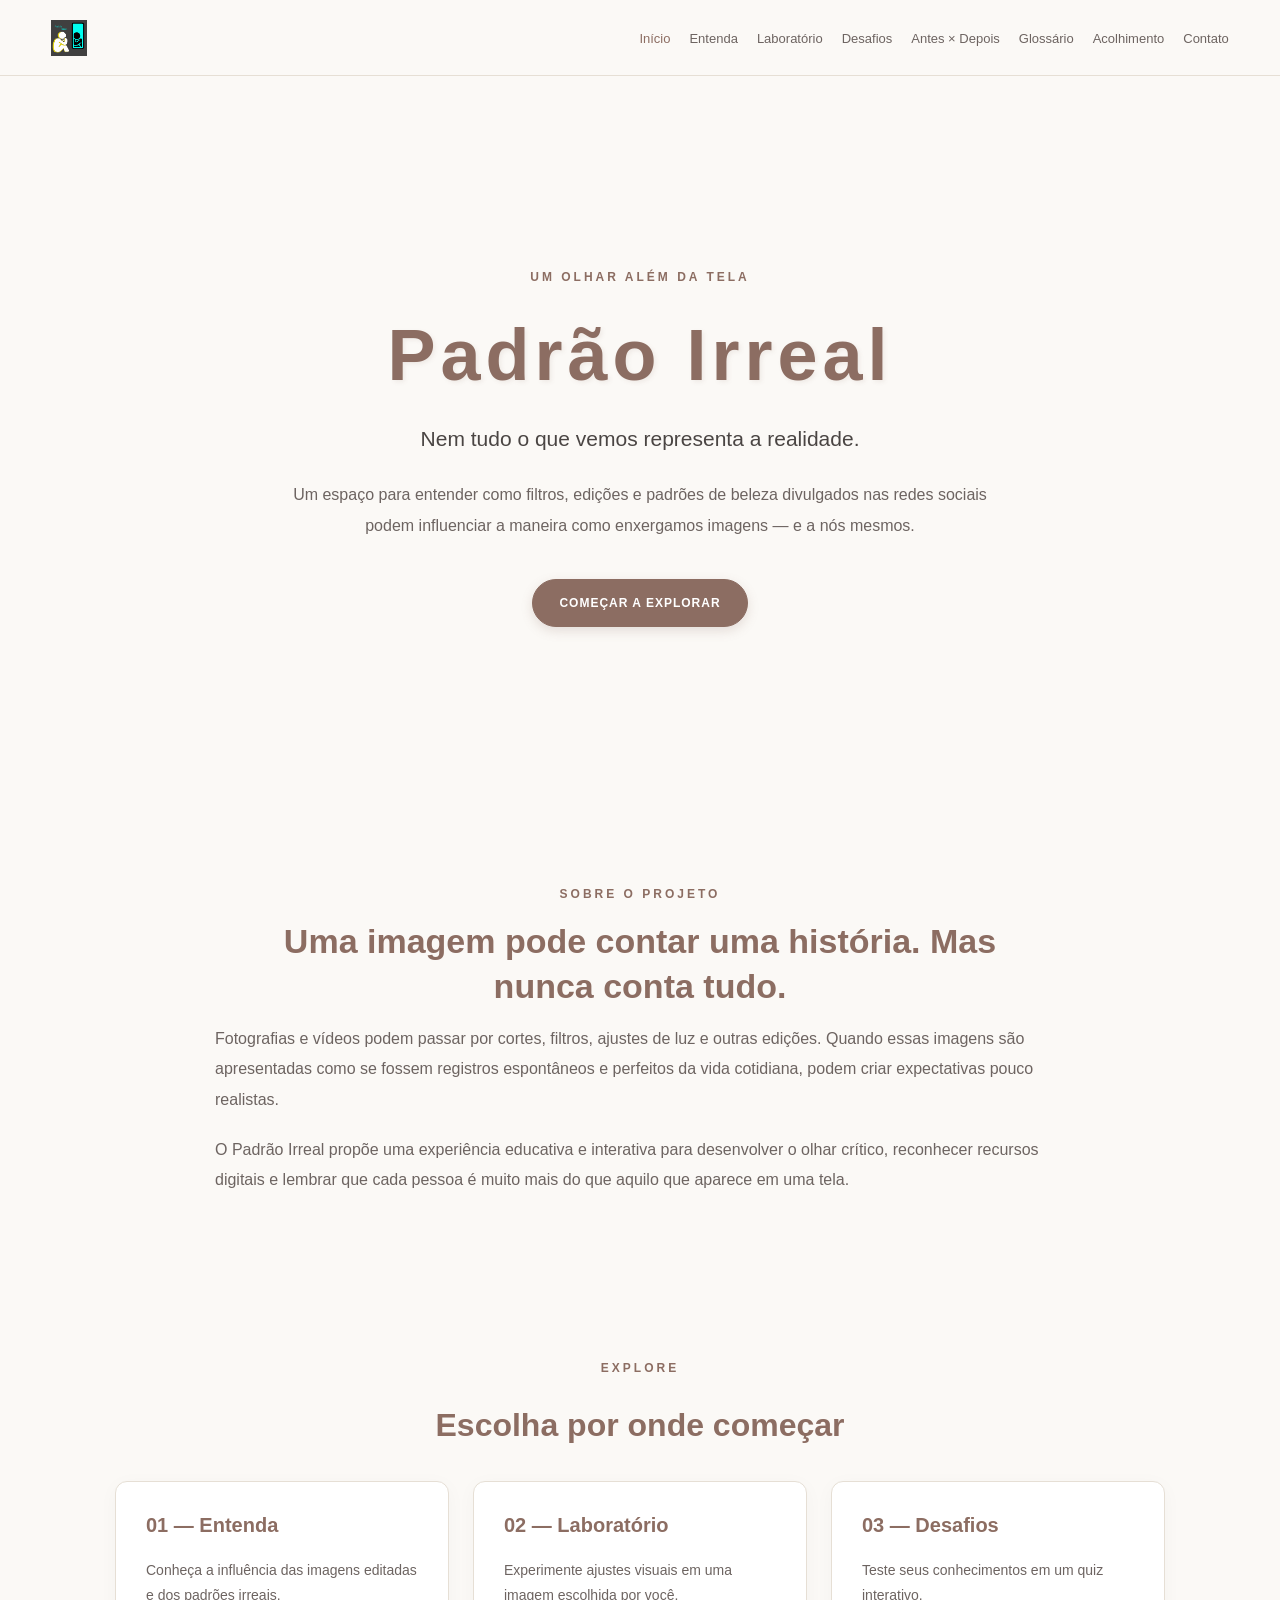
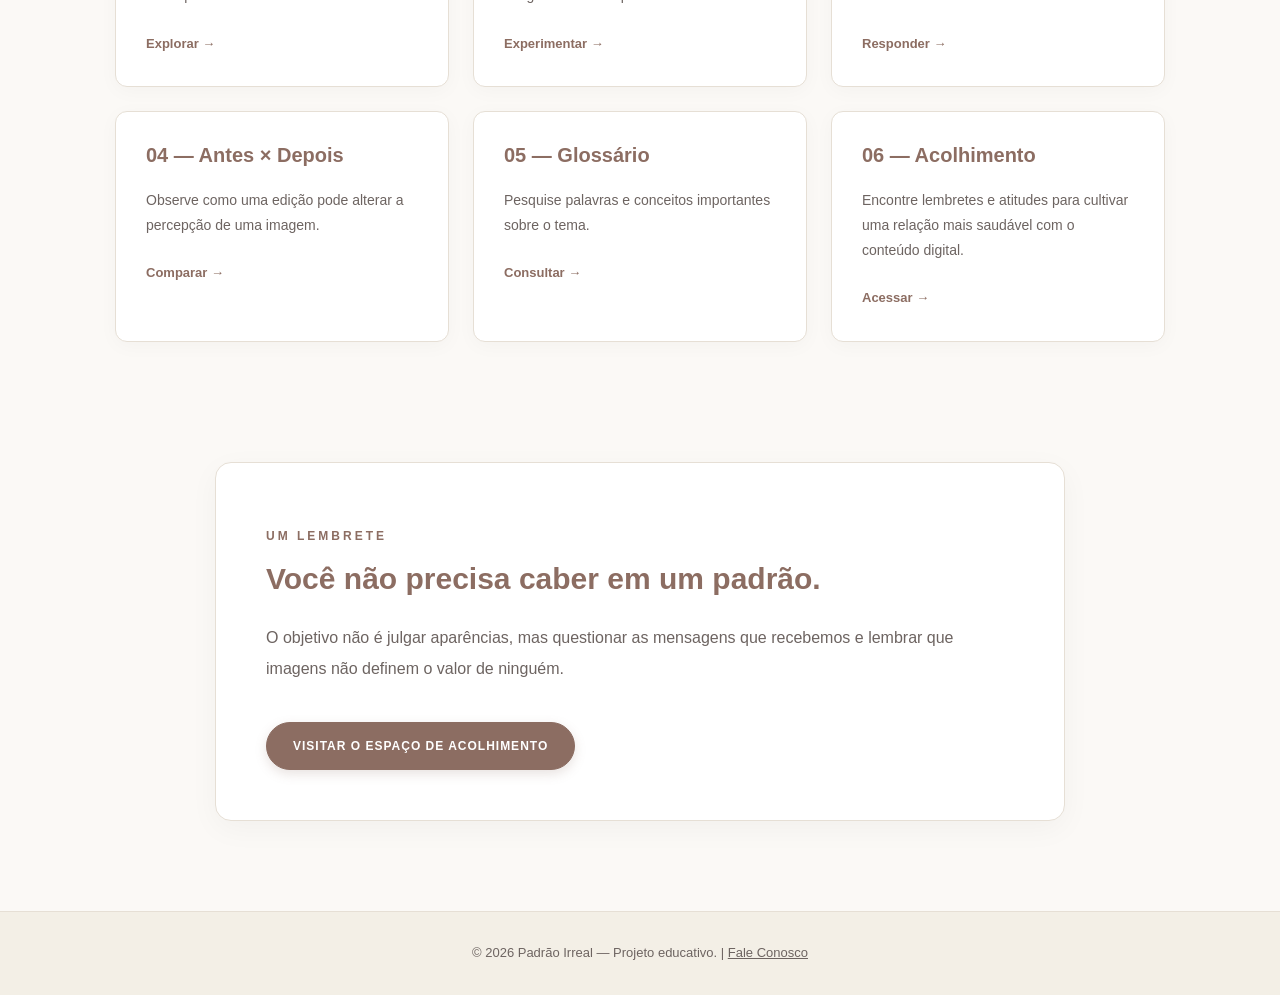
==== commit 82c291f6: "Update logo image source in index.html" ====
--- a/index.html
+++ b/index.html
@@ -12,9 +12,8 @@
     
     <header class="fade-in">
         <nav aria-label="Navegação principal">
-            <a class="logo" href="index.html">
-    <img src="imagens/logo-padraoi-rreal.png" alt="Logo Padrão Irreal">
-    <span>Padrão Irreal</span>
+           <a class="logo" href="index.html">
+    <img src="imagens/logo-padrão-irreal.jpg" alt="Padrão Irreal">
 </a>
             <ul>
                 <li><a href="index.html" class="active">Início</a></li>
